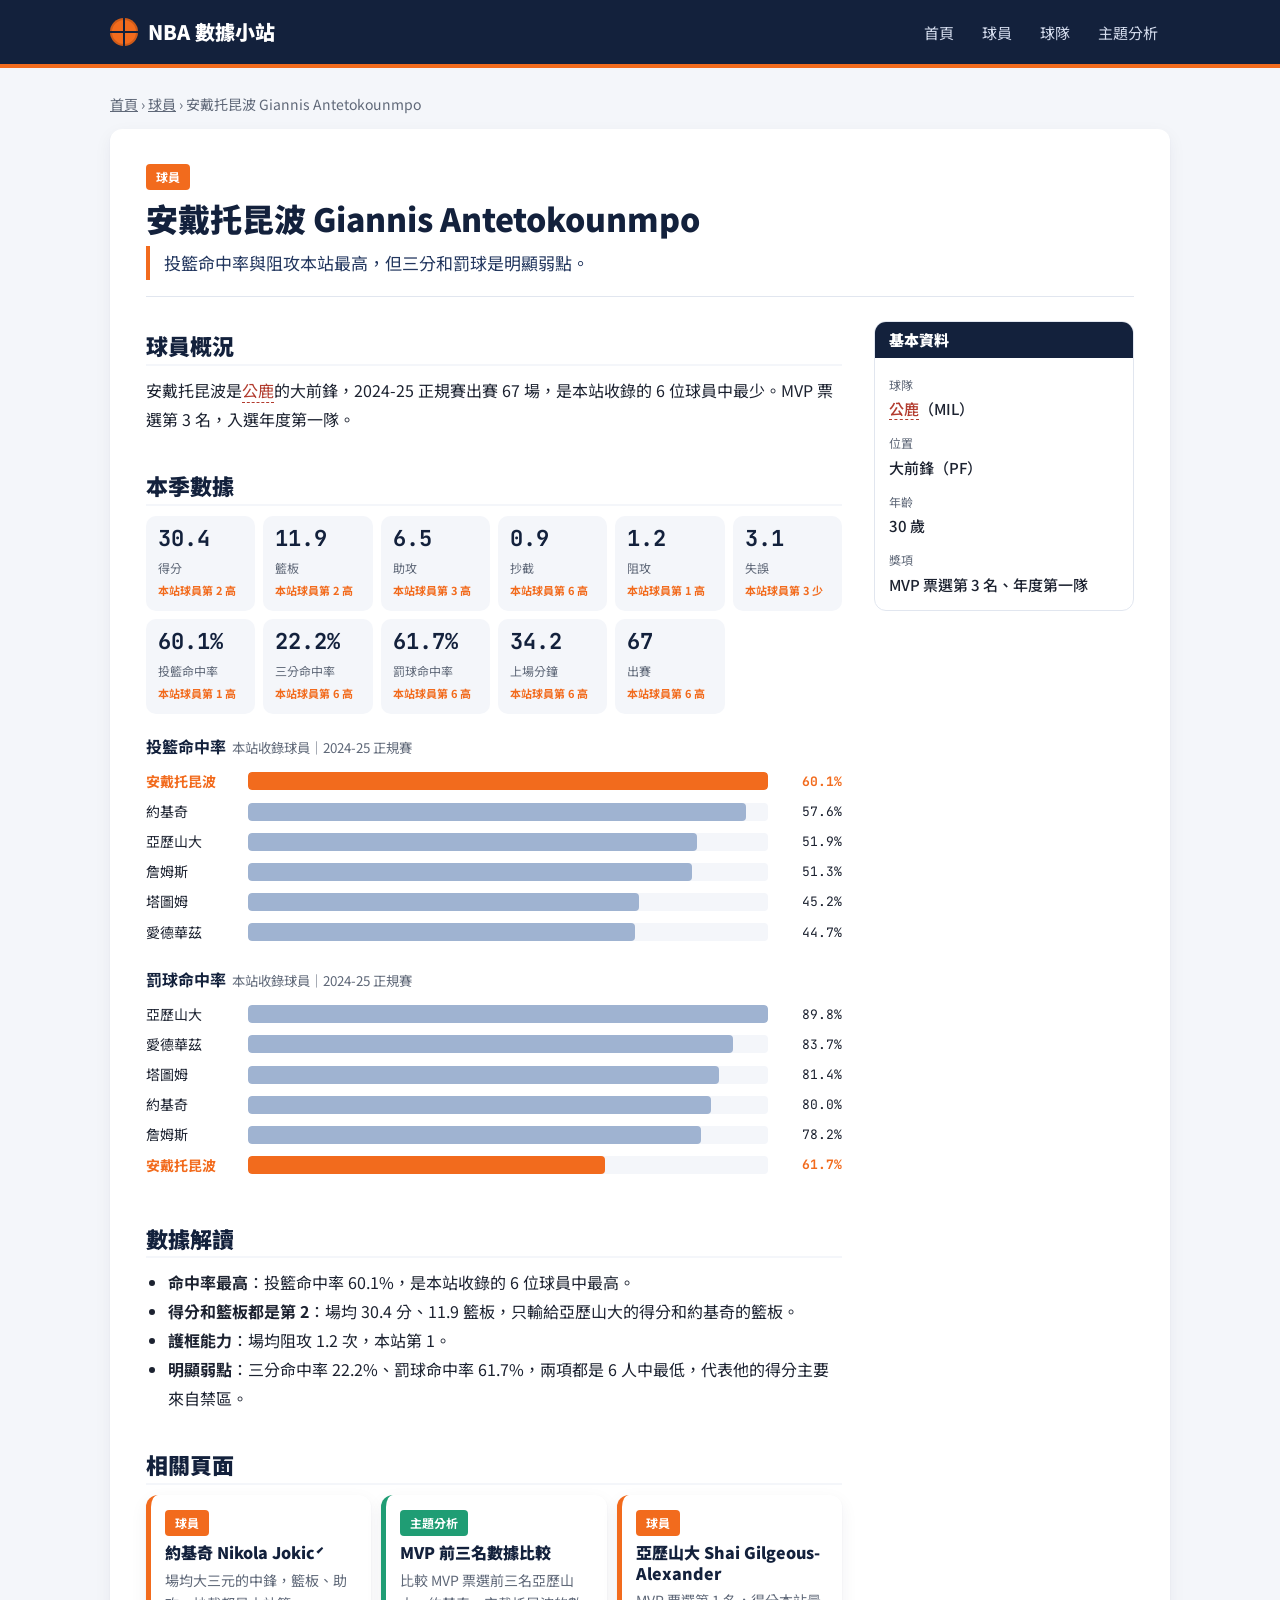
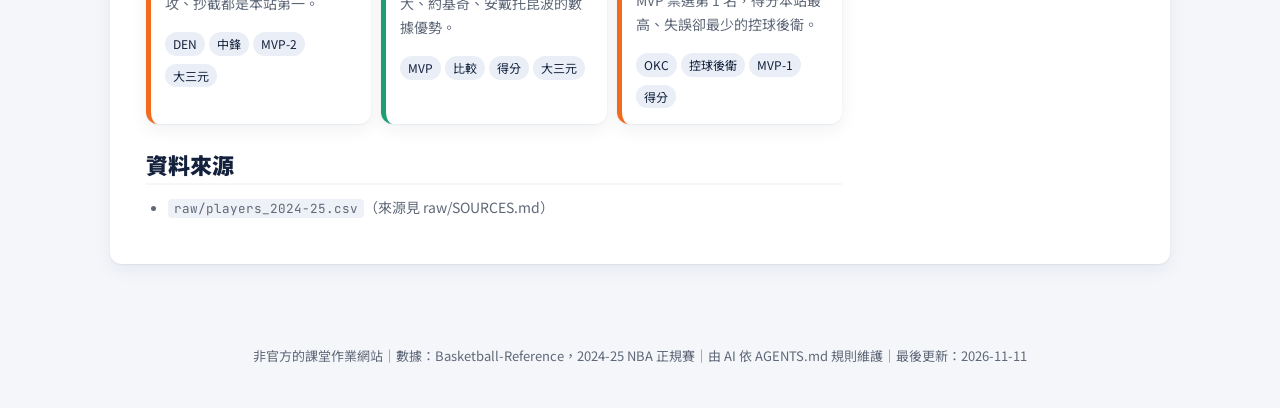
==== wiki/players/giannis-antetokounmpo.html @ 7522b1c2 "初版上傳" ====
<!DOCTYPE html>
<html lang="zh-Hant-TW">
<head>
  <meta charset="UTF-8">
  <meta name="viewport" content="width=device-width, initial-scale=1">
  <title>安戴托昆波 Giannis Antetokounmpo｜NBA 數據小站</title>
  <meta name="description" content="投籃命中率與阻攻本站最高，但三分和罰球是明顯弱點。">
  <link rel="stylesheet" href="../../assets/style.css">
</head>
<body data-page-id="giannis-antetokounmpo" data-root="../../">
  <header class="site-header">
    <div class="inner">
      <a class="logo" href="../../index.html"><span class="logo-mark" aria-hidden="true"></span>NBA 數據小站</a>
      <nav class="site-nav" aria-label="主要分類">
        <a href="../../index.html">首頁</a>
        <a href="../../index.html#players">球員</a>
        <a href="../../index.html#teams">球隊</a>
        <a href="../../index.html#topics">主題分析</a>
      </nav>
    </div>
  </header>

  <main class="page">
    <nav class="breadcrumb"><a href="../../index.html">首頁</a> › <a href="../../index.html#players">球員</a> › 安戴托昆波 Giannis Antetokounmpo</nav>

    <article class="wiki-article">
    <header class="article-head">
      <span class="badge cat-players">球員</span>
      <h1>安戴托昆波 Giannis Antetokounmpo</h1>
      <p class="summary">投籃命中率與阻攻本站最高，但三分和罰球是明顯弱點。</p>
    </header>

    <aside class="infobox">
      <h2>基本資料</h2>
      <dl>
        <dt>球隊</dt><dd><span class="redlink" title="尚未建立頁面">公鹿</span>（MIL）</dd>
        <dt>位置</dt><dd>大前鋒（PF）</dd>
        <dt>年齡</dt><dd>30 歲</dd>
        <dt>獎項</dt><dd>MVP 票選第 3 名、年度第一隊</dd>
      </dl>
    </aside>

    <section class="section" id="overview">
      <h2>球員概況</h2>
      <p>安戴托昆波是<span class="redlink" title="尚未建立頁面">公鹿</span>的大前鋒，2024-25 正規賽出賽 67 場，是本站收錄的 6 位球員中最少。MVP 票選第 3 名，入選年度第一隊。</p>
    </section>

    <section class="section" id="stats">
      <h2>本季數據</h2>
      <div class="stat-table" data-source="players" data-id="giannis-antetokounmpo"></div>
      <figure class="bar-chart" data-source="players" data-metric="fg_pct" data-highlight="giannis-antetokounmpo"></figure>
      <figure class="bar-chart" data-source="players" data-metric="ft_pct" data-highlight="giannis-antetokounmpo"></figure>
    </section>

    <section class="section" id="analysis">
      <h2>數據解讀</h2>
      <ul>
        <li><b>命中率最高</b>：投籃命中率 60.1%，是本站收錄的 6 位球員中最高。</li>
        <li><b>得分和籃板都是第 2</b>：場均 30.4 分、11.9 籃板，只輸給亞歷山大的得分和約基奇的籃板。</li>
        <li><b>護框能力</b>：場均阻攻 1.2 次，本站第 1。</li>
        <li><b>明顯弱點</b>：三分命中率 22.2%、罰球命中率 61.7%，兩項都是 6 人中最低，代表他的得分主要來自禁區。</li>
      </ul>
    </section>

    <section class="section" id="related">
      <h2>相關頁面</h2>
      <div class="related-list" data-related></div>
    </section>

    <section class="section sources" id="sources">
      <h2>資料來源</h2>
      <ul>
        <li><code>raw/players_2024-25.csv</code>（來源見 raw/SOURCES.md）</li>
      </ul>
    </section>
    </article>
  </main>

  <footer class="site-footer">
    非官方的課堂作業網站｜數據：Basketball-Reference，2024-25 NBA 正規賽｜由 AI 依 AGENTS.md 規則維護｜最後更新：<time>2026-11-11</time>
  </footer>
  <script src="../../assets/main.js"></script>
</body>
</html>
---- assets/style.css ----
/* NBA 數據小站 — 唯一的樣式檔（規則見 AGENTS.md 第 11 節） */
@import url("https://fonts.googleapis.com/css2?family=Noto+Sans+TC:wght@400;500;700;900&family=JetBrains+Mono:wght@500;700&display=swap");

:root {
  --court: #13213c;
  --court-2: #22365e;
  --orange: #f26b1d;
  --bar: #9fb3d1;
  --bg: #f4f6fa;
  --card: #ffffff;
  --text: #1c2230;
  --muted: #5f6878;
  --line: #e1e6ef;
  --cat-players: #f26b1d;
  --cat-teams: #2f6fd6;
  --cat-topics: #1f9d74;
  --radius: 12px;
  --shadow: 0 1px 2px rgba(19, 33, 60, .06), 0 6px 18px rgba(19, 33, 60, .06);
  --sans: "Noto Sans TC", system-ui, sans-serif;
  --mono: "JetBrains Mono", Consolas, monospace;
}

* { box-sizing: border-box; }
html { scroll-behavior: smooth; }
body { margin: 0; background: var(--bg); color: var(--text); font-family: var(--sans); font-size: 16px; line-height: 1.8; }
a { color: var(--orange); }
h1, h2, h3 { color: var(--court); line-height: 1.3; font-weight: 900; }

/* ---------- 頁首 ---------- */
.site-header { background: var(--court); border-bottom: 4px solid var(--orange); }
.site-header .inner {
  max-width: 1100px; margin: 0 auto; padding: 14px 20px;
  display: flex; align-items: center; gap: 24px; flex-wrap: wrap;
}
.logo { color: #fff; text-decoration: none; font-weight: 900; font-size: 20px; display: flex; align-items: center; gap: 10px; }
.logo-mark {
  width: 28px; height: 28px; border-radius: 50%; background: var(--orange); position: relative; flex: none;
  box-shadow: inset 0 0 0 2px rgba(0, 0, 0, .15);
}
.logo-mark::before, .logo-mark::after { content: ""; position: absolute; background: var(--court); }
.logo-mark::before { left: 13px; top: 0; bottom: 0; width: 2px; }
.logo-mark::after { top: 13px; left: 0; right: 0; height: 2px; }
.site-nav { display: flex; gap: 4px; flex-wrap: wrap; margin-left: auto; }
.site-nav a { color: #d6deef; text-decoration: none; padding: 4px 12px; border-radius: 999px; font-size: 15px; }
.site-nav a:hover { background: var(--court-2); color: #fff; }

/* ---------- 版面 ---------- */
.page { max-width: 1100px; margin: 0 auto; padding: 24px 20px 56px; }
.breadcrumb { font-size: 14px; color: var(--muted); margin-bottom: 12px; }
.breadcrumb a { color: var(--muted); }

/* ---------- 首頁 ---------- */
.hero {
  background: var(--court); color: #fff; border-radius: var(--radius); padding: 40px 36px; margin-bottom: 28px;
  position: relative; overflow: hidden;
}
.hero::after {
  content: ""; position: absolute; right: -80px; bottom: -120px; width: 320px; height: 320px; border-radius: 50%;
  border: 3px solid rgba(255, 255, 255, .08); box-shadow: 0 0 0 60px rgba(242, 107, 29, .06);
}
.hero h1 { color: #fff; font-size: 36px; margin: 0 0 8px; }
.hero p { margin: 0; color: #c9d3e8; max-width: 640px; }
.hero .stats { display: flex; gap: 32px; margin-top: 22px; flex-wrap: wrap; }
.hero .stat b { display: block; font-family: var(--mono); font-size: 28px; color: var(--orange); }
.hero .stat span { font-size: 13px; color: #a8b4cf; }

.toolbar { display: flex; gap: 12px; flex-wrap: wrap; align-items: center; margin-bottom: 20px; }
.search {
  flex: 1 1 260px; padding: 11px 16px; border-radius: 999px; border: 1px solid var(--line);
  background: var(--card); font: inherit; font-size: 15px;
}
.search:focus { outline: 2px solid var(--court-2); outline-offset: 1px; }
.filters { display: flex; gap: 6px; flex-wrap: wrap; }
.filter {
  border: 1px solid var(--line); background: var(--card); color: var(--text);
  padding: 6px 14px; border-radius: 999px; font: inherit; font-size: 14px; cursor: pointer;
}
.filter[aria-pressed="true"] { background: var(--court); color: #fff; border-color: var(--court); }

.category-block { margin-bottom: 32px; scroll-margin-top: 16px; }
.category-block h2 { display: flex; align-items: baseline; gap: 10px; font-size: 22px; margin: 0 0 12px; }
.category-block h2 small { font-size: 14px; color: var(--muted); font-weight: 400; }
.card-grid { display: grid; grid-template-columns: repeat(auto-fill, minmax(240px, 1fr)); gap: 14px; }
.card {
  display: block; background: var(--card); border-radius: var(--radius); box-shadow: var(--shadow);
  padding: 18px; text-decoration: none; color: var(--text); border-left: 5px solid var(--cat-color, var(--court));
  transition: transform .15s ease, box-shadow .15s ease;
}
.card:hover { transform: translateY(-2px); box-shadow: 0 8px 22px rgba(19, 33, 60, .12); }
.card h3 { margin: 6px 0; font-size: 18px; }
.card p { margin: 0 0 10px; font-size: 14px; color: var(--muted); line-height: 1.7; }
.empty { color: var(--muted); }

.home-chart { background: var(--card); border-radius: var(--radius); box-shadow: var(--shadow); padding: 22px 26px; margin-bottom: 28px; }
.home-chart h2 { margin: 0 0 4px; font-size: 20px; }
.home-chart p { margin: 0 0 12px; color: var(--muted); font-size: 14px; }

.how { background: var(--card); border-radius: var(--radius); box-shadow: var(--shadow); padding: 24px 28px; }
.how h2 { margin-top: 0; font-size: 22px; }
.flow { display: grid; grid-template-columns: 1fr auto 1fr auto 1fr; gap: 10px; align-items: center; margin: 16px 0; }
.flow-step { border: 1px solid var(--line); border-radius: var(--radius); padding: 14px; text-align: center; background: var(--bg); }
.flow-step b { display: block; color: var(--court); font-size: 16px; font-family: var(--mono); }
.flow-step span { font-size: 13px; color: var(--muted); }
.flow-arrow { color: var(--orange); font-weight: 900; font-size: 20px; }

/* ---------- 標籤 ---------- */
.badge {
  display: inline-block; font-size: 12px; font-weight: 700; color: #fff;
  background: var(--cat-color, var(--court)); padding: 2px 10px; border-radius: 4px;
}
.cat-players { --cat-color: var(--cat-players); }
.cat-teams { --cat-color: var(--cat-teams); }
.cat-topics { --cat-color: var(--cat-topics); }
.tag { display: inline-block; font-size: 12px; color: var(--court); background: #e9eef7; padding: 1px 8px; border-radius: 999px; margin: 0 4px 4px 0; }

/* ---------- 文章 ---------- */
.wiki-article {
  background: var(--card); border-radius: var(--radius); box-shadow: var(--shadow);
  padding: 32px 36px; display: grid; grid-template-columns: minmax(0, 1fr) 260px; gap: 0 32px;
}
.article-head { grid-column: 1 / -1; border-bottom: 1px solid var(--line); padding-bottom: 16px; margin-bottom: 8px; }
.article-head h1 { font-size: 32px; margin: 8px 0 6px; }
.summary { margin: 0; font-size: 17px; color: var(--court-2); border-left: 4px solid var(--orange); padding: 2px 0 2px 14px; }
.infobox {
  grid-column: 2; grid-row: 2 / span 20; align-self: start; position: sticky; top: 16px;
  border: 1px solid var(--line); border-radius: var(--radius); overflow: hidden; margin-top: 16px;
}
.infobox h2 { margin: 0; font-size: 15px; background: var(--court); color: #fff; padding: 8px 14px; }
.infobox dl { margin: 0; padding: 6px 14px 12px; }
.infobox dt { font-size: 12px; color: var(--muted); margin-top: 10px; }
.infobox dd { margin: 0; font-size: 15px; font-weight: 500; }
.section { grid-column: 1; min-width: 0; }
.section h2 { font-size: 22px; margin: 26px 0 10px; padding-bottom: 4px; border-bottom: 2px solid var(--bg); }
.section p { margin: 0 0 12px; }
.section ul, .section ol { padding-left: 22px; margin: 0 0 12px; }
.wikilink { color: var(--court-2); font-weight: 700; text-decoration: none; border-bottom: 2px solid rgba(242, 107, 29, .4); }
.wikilink:hover { color: var(--orange); }
.redlink { color: #b23b2e; border-bottom: 1px dashed #b23b2e; cursor: help; }
.callout { background: #fff4ec; border-left: 4px solid var(--orange); padding: 10px 14px; border-radius: 0 var(--radius) var(--radius) 0; }
code { font-family: var(--mono); font-size: .9em; background: #eef1f7; padding: 1px 6px; border-radius: 4px; }

/* ---------- 數據表 ---------- */
.stat-table { display: grid; grid-template-columns: repeat(auto-fill, minmax(104px, 1fr)); gap: 8px; margin: 4px 0 18px; }
.stat-cell { background: var(--bg); border-radius: 10px; padding: 10px 12px; }
.stat-cell b { display: block; font-family: var(--mono); font-size: 22px; color: var(--court); line-height: 1.2; }
.stat-cell span { font-size: 12px; color: var(--muted); }
.stat-cell .rank { display: block; font-size: 11px; color: var(--orange); font-weight: 700; }

/* ---------- 長條圖 ---------- */
.bar-chart { margin: 4px 0 20px; }
.bar-chart figcaption { font-weight: 700; color: var(--court); margin-bottom: 8px; }
.bar-chart figcaption small { font-weight: 400; color: var(--muted); margin-left: 6px; }
.bar-row { display: grid; grid-template-columns: 92px minmax(0, 1fr) 64px; gap: 10px; align-items: center; margin: 5px 0; font-size: 14px; }
.bar-label { white-space: nowrap; overflow: hidden; text-overflow: ellipsis; }
.bar-track { background: var(--bg); border-radius: 4px; height: 18px; position: relative; overflow: hidden; }
.bar-fill { position: absolute; top: 0; bottom: 0; background: var(--bar); border-radius: 4px; }
.bar-fill.negative { background: #d7dde8; }
.bar-zero { position: absolute; top: -2px; bottom: -2px; width: 2px; background: var(--muted); }
.bar-value { font-family: var(--mono); text-align: right; font-size: 13px; }
.bar-row.is-highlight .bar-fill { background: var(--orange); }
.bar-row.is-highlight .bar-label, .bar-row.is-highlight .bar-value { font-weight: 700; color: var(--orange); }

.related-list { display: grid; grid-template-columns: repeat(auto-fill, minmax(200px, 1fr)); gap: 10px; }
.related-list .card { padding: 12px 14px; }
.related-list .card h3 { font-size: 16px; }
.sources ul { font-size: 14px; color: var(--muted); }

/* ---------- 頁尾 ---------- */
.site-footer { text-align: center; font-size: 13px; color: var(--muted); padding: 24px 20px 40px; }

/* ---------- 手機版 ---------- */
@media (max-width: 760px) {
  .wiki-article { grid-template-columns: 1fr; padding: 22px 18px; }
  .infobox { grid-column: 1; grid-row: auto; position: static; }
  .hero { padding: 28px 22px; }
  .hero h1 { font-size: 28px; }
  .flow { grid-template-columns: 1fr; }
  .flow-arrow { transform: rotate(90deg); justify-self: center; }
  .site-nav { margin-left: 0; }
  .bar-row { grid-template-columns: 70px minmax(0, 1fr) 56px; font-size: 13px; }
}
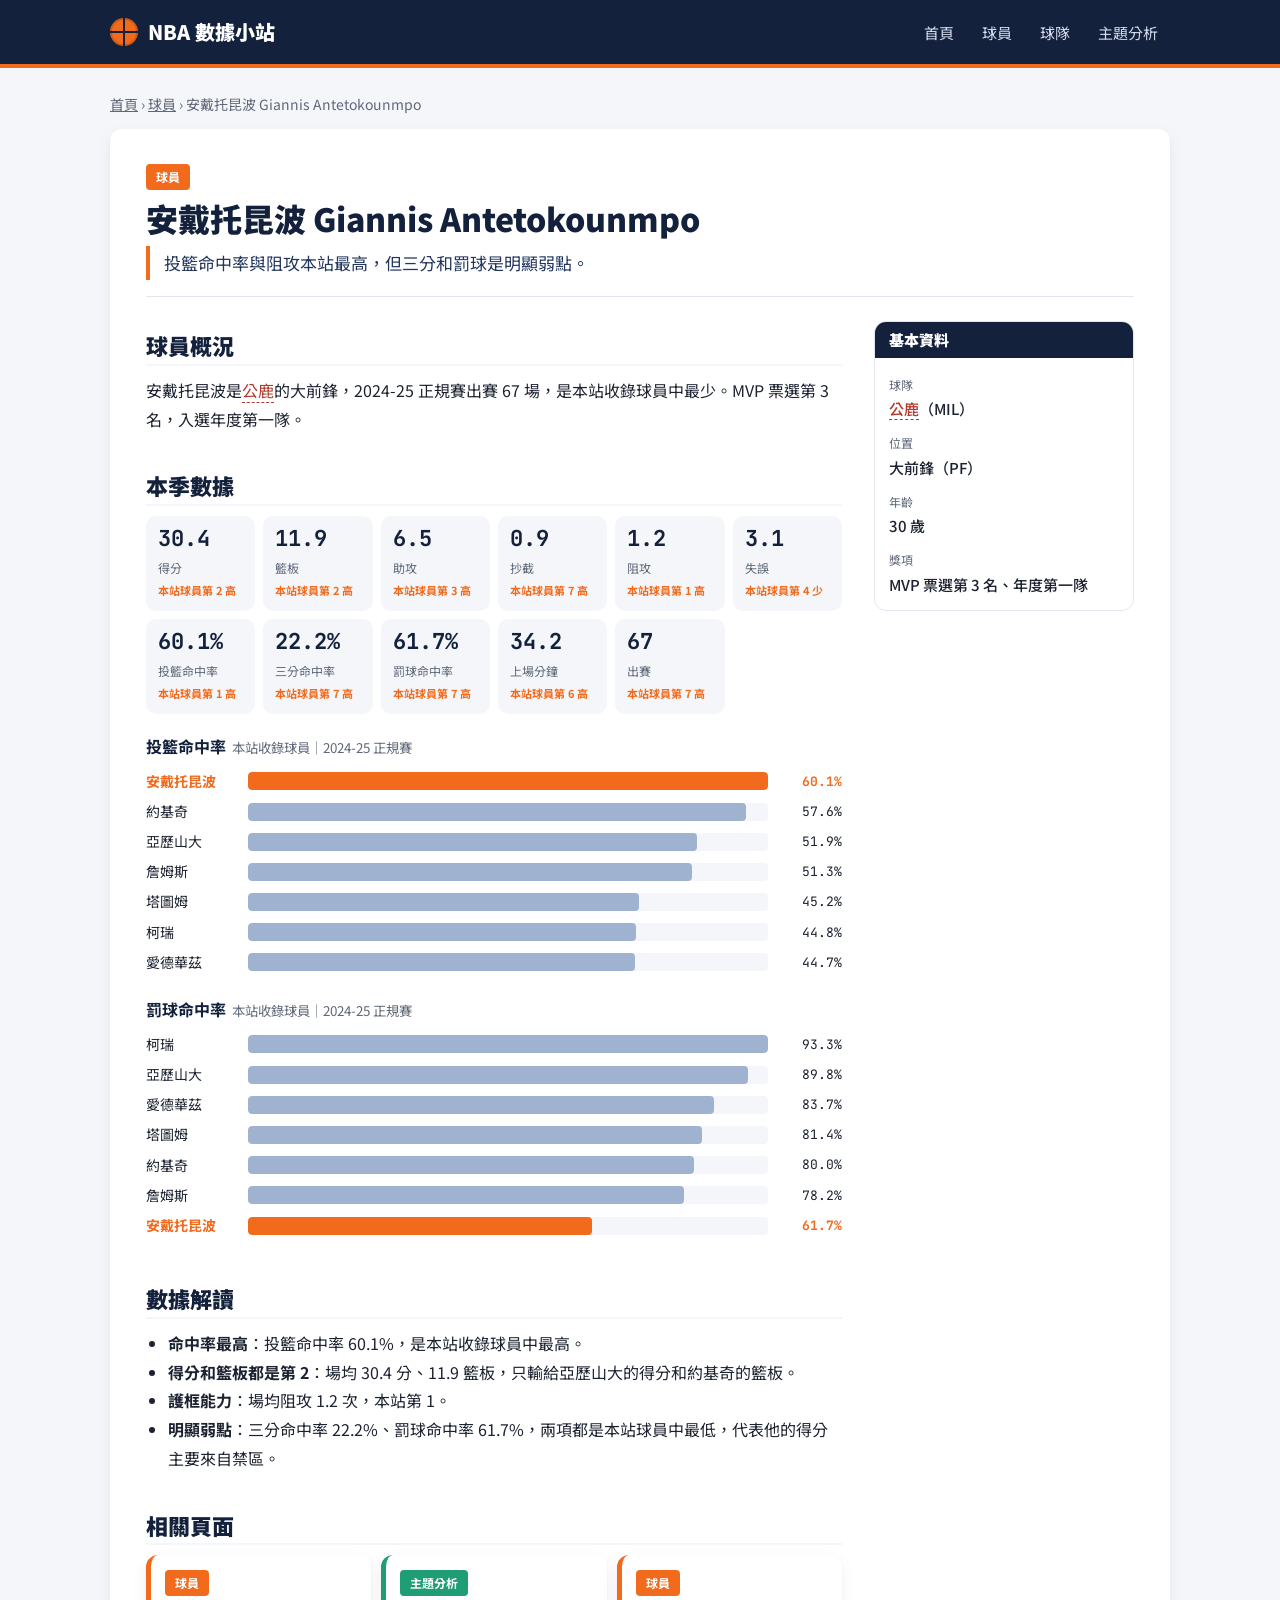
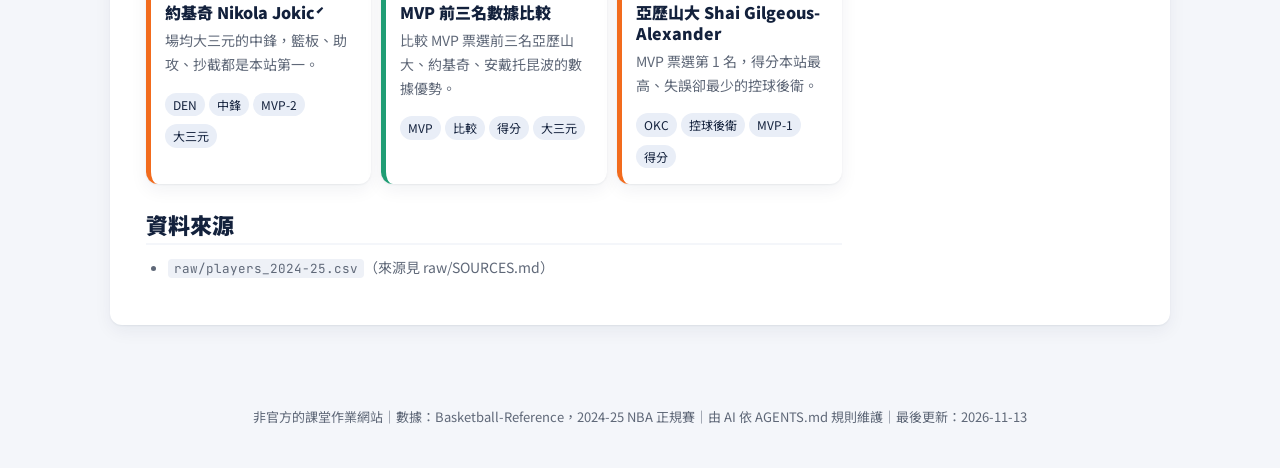
==== commit 1e56479b: "Add files via upload" ====
--- a/wiki/players/giannis-antetokounmpo.html
+++ b/wiki/players/giannis-antetokounmpo.html
@@ -42,7 +42,7 @@
 
     <section class="section" id="overview">
       <h2>球員概況</h2>
-      <p>安戴托昆波是<span class="redlink" title="尚未建立頁面">公鹿</span>的大前鋒，2024-25 正規賽出賽 67 場，是本站收錄的 6 位球員中最少。MVP 票選第 3 名，入選年度第一隊。</p>
+      <p>安戴托昆波是<span class="redlink" title="尚未建立頁面">公鹿</span>的大前鋒，2024-25 正規賽出賽 67 場，是本站收錄球員中最少。MVP 票選第 3 名，入選年度第一隊。</p>
     </section>
 
     <section class="section" id="stats">
@@ -55,10 +55,10 @@
     <section class="section" id="analysis">
       <h2>數據解讀</h2>
       <ul>
-        <li><b>命中率最高</b>：投籃命中率 60.1%，是本站收錄的 6 位球員中最高。</li>
+        <li><b>命中率最高</b>：投籃命中率 60.1%，是本站收錄球員中最高。</li>
         <li><b>得分和籃板都是第 2</b>：場均 30.4 分、11.9 籃板，只輸給亞歷山大的得分和約基奇的籃板。</li>
         <li><b>護框能力</b>：場均阻攻 1.2 次，本站第 1。</li>
-        <li><b>明顯弱點</b>：三分命中率 22.2%、罰球命中率 61.7%，兩項都是 6 人中最低，代表他的得分主要來自禁區。</li>
+        <li><b>明顯弱點</b>：三分命中率 22.2%、罰球命中率 61.7%，兩項都是本站球員中最低，代表他的得分主要來自禁區。</li>
       </ul>
     </section>
 
@@ -77,7 +77,7 @@
   </main>
 
   <footer class="site-footer">
-    非官方的課堂作業網站｜數據：Basketball-Reference，2024-25 NBA 正規賽｜由 AI 依 AGENTS.md 規則維護｜最後更新：<time>2026-11-11</time>
+    非官方的課堂作業網站｜數據：Basketball-Reference，2024-25 NBA 正規賽｜由 AI 依 AGENTS.md 規則維護｜最後更新：<time>2026-11-13</time>
   </footer>
   <script src="../../assets/main.js"></script>
 </body>
